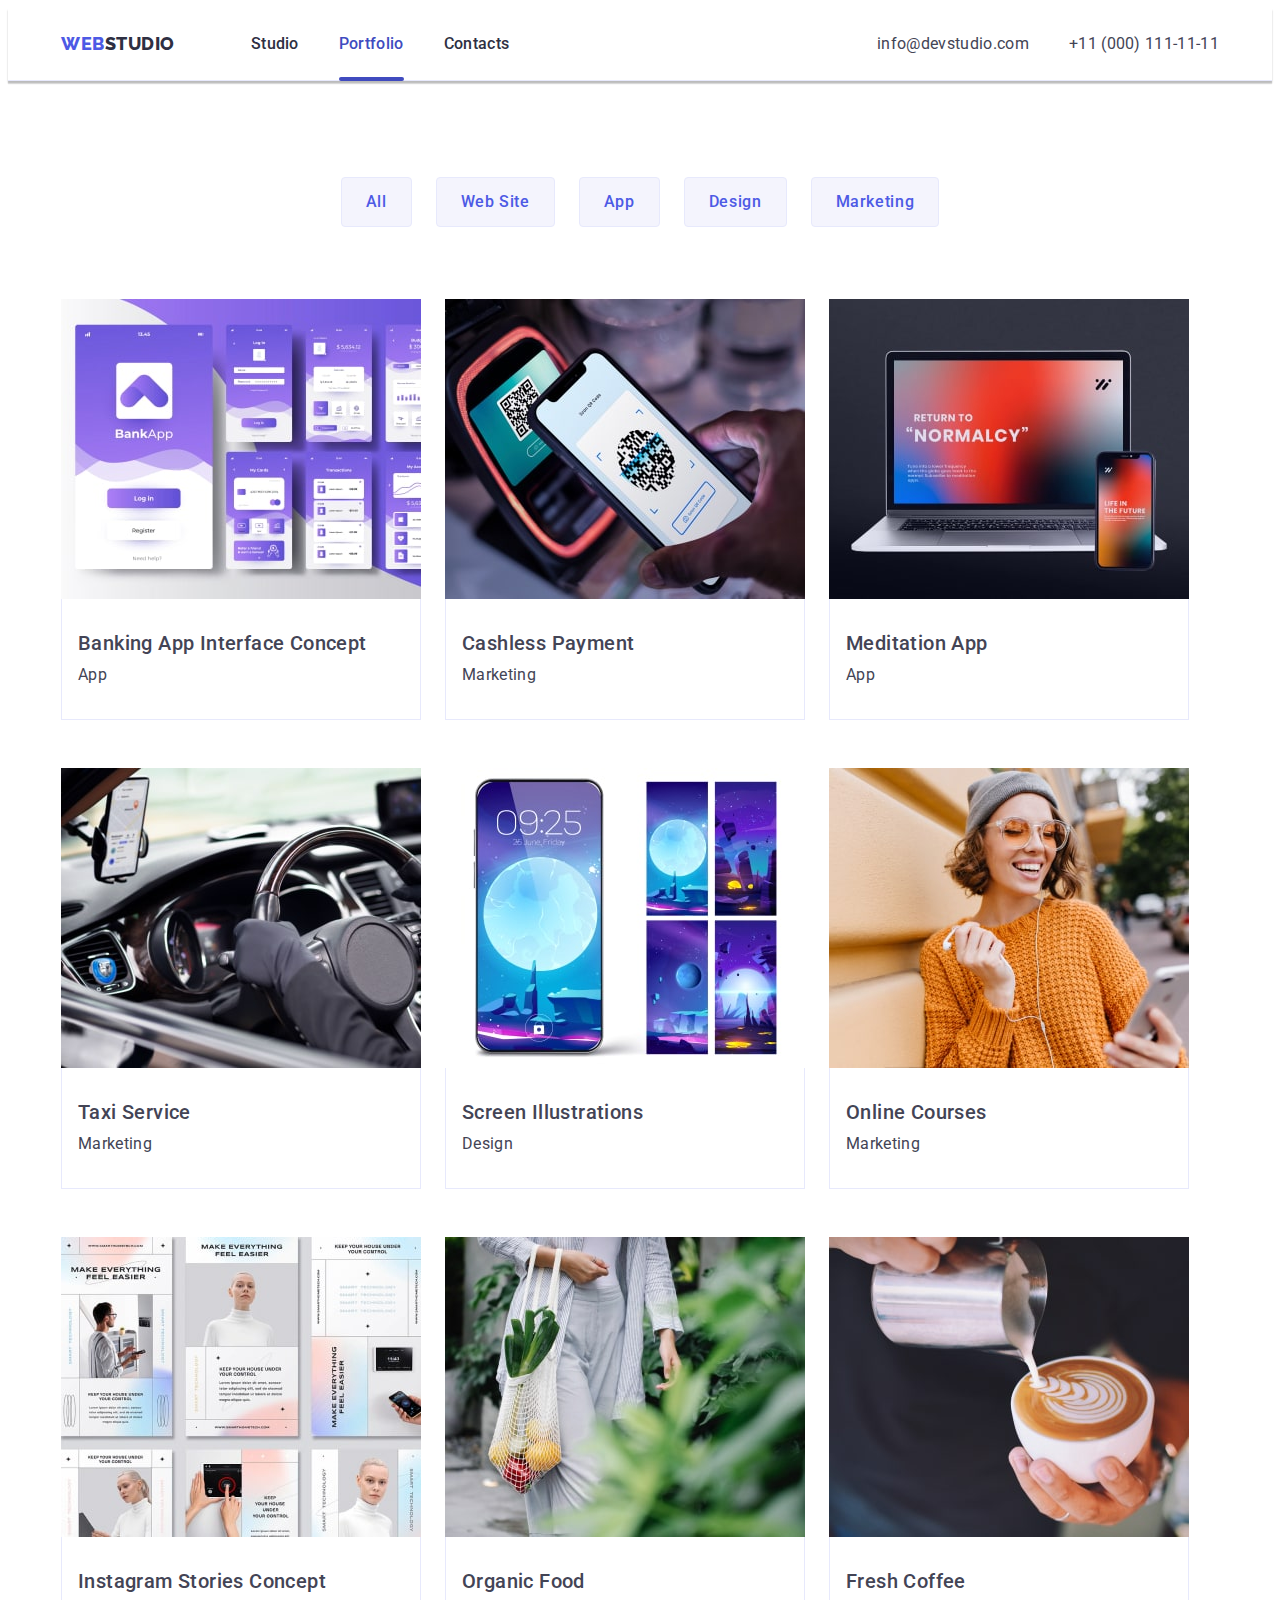
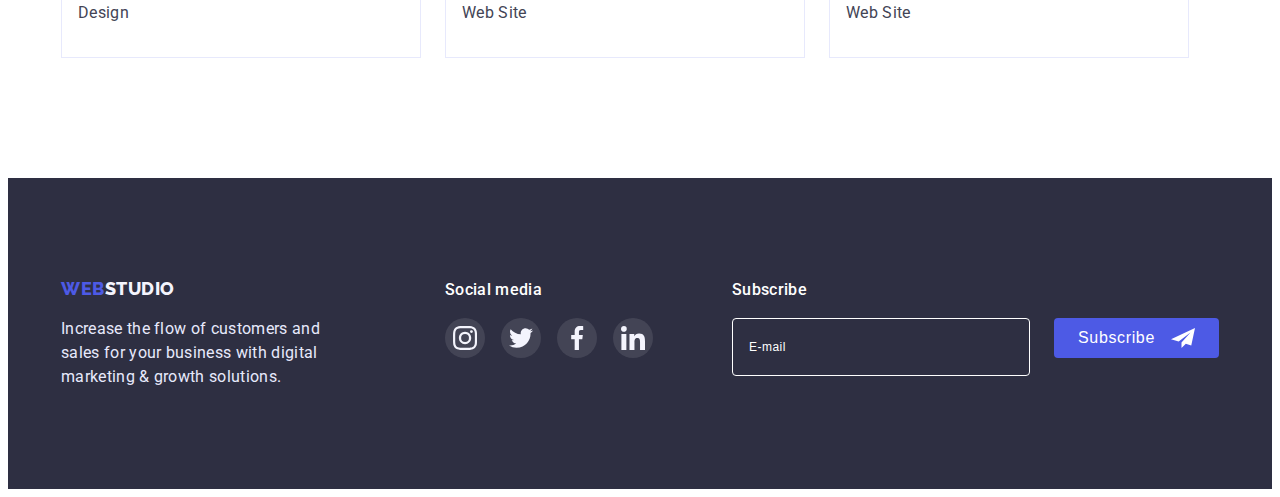
==== portfolio.html @ 4d22036c "Initial commit" ====
<!DOCTYPE html>
<html lang="en">
  <head>
    <meta charset="UTF-8" />
    <meta http-equiv="X-UA-Compatible" content="IE=edge" />
    <meta name="viewport" content="width=device-width, initial-scale=1.0" />
    <title>Portfolio</title>
    <link rel="preconnect" href="https://fonts.googleapis.com" />
    <link rel="preconnect" href="https://fonts.gstatic.com" crossorigin />
    <link
      href="https://fonts.googleapis.com/css2?family=Raleway:wght@900&family=Roboto:wght@400;500;700&display=swap"
      rel="stylesheet"
    />
    <link
      rel="stylesheet"
      href="https://cdnjs.cloudflare.com/ajax/libs/modern-normalize/1.1.0/modern-normalize.min.css"
      integrity="sha512-wpPYUAdjBVSE4KJnH1VR1HeZfpl1ub8YT/NKx4PuQ5NmX2tKuGu6U/JRp5y+Y8XG2tV+wKQpNHVUX03MfMFn9Q=="
      crossorigin="anonymous"
      referrerpolicy="no-referrer"
    />
    <link rel="stylesheet" href="./css/styles.css" />
  </head>

  <body>
    <header>
      <div class="nav-container container">
        <nav class="nav">
          <a class="logo link" href="./index.html"
            >Web<span class="logo-studio">Studio</span></a
          >
          <ul class="nav-list list">
            <li class="nav-item item">
              <a class="nav-link link" href="./index.html">Studio</a>
            </li>
            <li class="nav-item item">
              <a class="nav-link active-nav-link link" href="./portfolio.html"
                >Portfolio</a
              >
            </li>
            <li class="nav-item item">
              <a class="nav-link link" href="">Contacts</a>
            </li>
          </ul>
        </nav>
        <address class="address">
          <ul class="address-list list">
            <li class="address-item item">
              <a class="address-link link" href="mailto:info@devstudio.com"
                >info@devstudio.com</a
              >
            </li>
            <li class="address-item item">
              <a class="address-link link" href="tel:+110001111111"
                >+11 (000) 111-11-11</a
              >
            </li>
          </ul>
        </address>
      </div>
    </header>
    <main class="portfolio">
      <section class="portfolio section">
        <div class="portfolio-container container">
          <h1 class="portfolio-heading visually-hidden">Portfolio</h1>
          <ul class="portfolio-filter-list list">
            <li class="filter-item item">
              <button class="filter-btn btn" type="button">All</button>
            </li>
            <li class="filter-item item">
              <button class="filter-btn btn" type="button">Web Site</button>
            </li>
            <li class="filter-item item">
              <button class="filter-btn btn" type="button">App</button>
            </li>
            <li class="filter-item item">
              <button class="filter-btn btn" type="button">Design</button>
            </li>
            <li class="filter-item item">
              <button class="filter-btn btn" type="button">Marketing</button>
            </li>
          </ul>
          <ul class="portfolio-list list">
            <li class="portfolio-item">
              <a class="portfolio-link link" href="">
                <div class="img-thumb">
                  <img src="./images/portfolio1.jpg" alt="image of portfolio" />
                  <p class="portfolio-img-desc">
                    14 Stylish and User-Friendly App Design Concepts · Task
                    Manager App · Calorie Tracker App · Exotic Fruit Ecommerce
                    App · Cloud Storage App
                  </p>
                </div>
                <div class="portfolio-item-container">
                  <h2 class="portfolio-name">Banking App Interface Concept</h2>
                  <p class="portfolio-description">App</p>
                </div>
              </a>
            </li>
            <li class="portfolio-item">
              <a class="portfolio-link link" href="">
                <div class="img-thumb">
                  <img
                    src="./images/portfolio2.jpg"
                    alt="image of portfolio"
                    width="360"
                  />
                  <p class="portfolio-img-desc">
                    14 Stylish and User-Friendly App Design Concepts · Task
                    Manager App · Calorie Tracker App · Exotic Fruit Ecommerce
                    App · Cloud Storage App
                  </p>
                </div>
                <div class="portfolio-item-container">
                  <h2 class="portfolio-name">Cashless Payment</h2>
                  <p class="portfolio-description">Marketing</p>
                </div>
              </a>
            </li>
            <li class="portfolio-item">
              <a class="portfolio-link link" href="">
                <div class="img-thumb">
                  <img
                    src="./images/portfolio3.jpg"
                    alt="image of portfolio"
                    width="360"
                  />
                  <p class="portfolio-img-desc">
                    14 Stylish and User-Friendly App Design Concepts · Task
                    Manager App · Calorie Tracker App · Exotic Fruit Ecommerce
                    App · Cloud Storage App
                  </p>
                </div>
                <div class="portfolio-item-container">
                  <h2 class="portfolio-name">Meditation App</h2>
                  <p class="portfolio-description">App</p>
                </div>
              </a>
            </li>
            <li class="portfolio-item">
              <a class="portfolio-link link" href="">
                <div class="img-thumb">
                  <img
                    src="./images/portfolio4.jpg"
                    alt="image of portfolio"
                    width="360"
                  />
                  <p class="portfolio-img-desc">
                    14 Stylish and User-Friendly App Design Concepts · Task
                    Manager App · Calorie Tracker App · Exotic Fruit Ecommerce
                    App · Cloud Storage App
                  </p>
                </div>
                <div class="portfolio-item-container">
                  <h2 class="portfolio-name">Taxi Service</h2>
                  <p class="portfolio-description">Marketing</p>
                </div>
              </a>
            </li>
            <li class="portfolio-item">
              <a class="portfolio-link link" href="">
                <div class="img-thumb">
                  <img
                    src="./images/portfolio9.jpg"
                    alt="image of portfolio"
                    width="360"
                  />
                  <p class="portfolio-img-desc">
                    14 Stylish and User-Friendly App Design Concepts · Task
                    Manager App · Calorie Tracker App · Exotic Fruit Ecommerce
                    App · Cloud Storage App
                  </p>
                </div>
                <div class="portfolio-item-container">
                  <h2 class="portfolio-name">Screen Illustrations</h2>
                  <p class="portfolio-description">Design</p>
                </div>
              </a>
            </li>
            <li class="portfolio-item">
              <a class="portfolio-link link" href="">
                <div class="img-thumb">
                  <img
                    src="./images/portfolio5.jpg"
                    alt="image of portfolio"
                    width="360"
                  />
                  <p class="portfolio-img-desc">
                    14 Stylish and User-Friendly App Design Concepts · Task
                    Manager App · Calorie Tracker App · Exotic Fruit Ecommerce
                    App · Cloud Storage App
                  </p>
                </div>
                <div class="portfolio-item-container">
                  <h2 class="portfolio-name">Online Courses</h2>
                  <p class="portfolio-description">Marketing</p>
                </div>
              </a>
            </li>
            <li class="portfolio-item">
              <a class="portfolio-link link" href="">
                <div class="img-thumb">
                  <img
                    src="./images/portfolio6.jpg"
                    alt="image of portfolio"
                    width="360"
                  />
                  <p class="portfolio-img-desc">
                    14 Stylish and User-Friendly App Design Concepts · Task
                    Manager App · Calorie Tracker App · Exotic Fruit Ecommerce
                    App · Cloud Storage App
                  </p>
                </div>
                <div class="portfolio-item-container">
                  <h2 class="portfolio-name">Instagram Stories Concept</h2>
                  <p class="portfolio-description">Design</p>
                </div>
              </a>
            </li>
            <li class="portfolio-item">
              <a class="portfolio-link link" href="">
                <div class="img-thumb">
                  <img
                    src="./images/portfolio7.jpg"
                    alt="image of portfolio"
                    width="360"
                  />
                  <p class="portfolio-img-desc">
                    14 Stylish and User-Friendly App Design Concepts · Task
                    Manager App · Calorie Tracker App · Exotic Fruit Ecommerce
                    App · Cloud Storage App
                  </p>
                </div>
                <div class="portfolio-item-container">
                  <h2 class="portfolio-name">Organic Food</h2>
                  <p class="portfolio-description">Web Site</p>
                </div>
              </a>
            </li>
            <li class="portfolio-item">
              <a class="portfolio-link link" href="">
                <div class="img-thumb">
                  <img
                    src="./images/portfolio8.jpg"
                    alt="image of portfolio"
                    width="360"
                  />
                  <p class="portfolio-img-desc">
                    14 Stylish and User-Friendly App Design Concepts · Task
                    Manager App · Calorie Tracker App · Exotic Fruit Ecommerce
                    App · Cloud Storage App
                  </p>
                </div>
                <div class="portfolio-item-container">
                  <h2 class="portfolio-name">Fresh Coffee</h2>
                  <p class="portfolio-description">Web Site</p>
                </div>
              </a>
            </li>
          </ul>
        </div>
      </section>
    </main>
    <footer class="footer section">
      <div class="footer-container container">
        <div class="footer-desc">
          <a class="logo link" href="./index.html"
            >Web<span class="logo-studio-bottom">Studio</span></a
          >
          <p class="footer-descripton">
            Increase the flow of customers and sales for your business with
            digital marketing & growth solutions.
          </p>
        </div>
        <div class="socialmedia-container">
          <p class="socialmedia-heading">Social media</p>
          <ul class="socialmedia-list list">
            <li class="socialmedia-icon-item item">
              <a href="" class="socialmedia-icon-link">
                <svg class="socialmedia-icon">
                  <use
                    href="./images/icons.svg#instagram"
                    width="24"
                    heigt="24"
                  ></use>
                </svg>
              </a>
            </li>
            <li class="socialmedia-icon-item item">
              <a href="" class="socialmedia-icon-link">
                <svg class="socialmedia-icon">
                  <use
                    href="./images/icons.svg#twitter"
                    width="24"
                    heigt="24"
                  ></use>
                </svg>
              </a>
            </li>
            <li class="socialmedia-icon-item item">
              <a href="" class="socialmedia-icon-link">
                <svg class="socialmedia-icon">
                  <use
                    href="./images/icons.svg#facebook"
                    width="24"
                    heigt="24"
                  ></use>
                </svg>
              </a>
            </li>
            <li class="socialmedia-icon-item item">
              <a href="" class="socialmedia-icon-link">
                <svg class="socialmedia-icon">
                  <use
                    href="./images/icons.svg#linkedin"
                    width="24"
                    heigt="24"
                  ></use>
                </svg>
              </a>
            </li>
          </ul>
        </div>
        <div class="subscribe-container">
          <p class="subscribe-heading">Subscribe</p>
          <form class="subscribe-form">
            <label for="email">
              <input
                class="subscribe-input"
                type="email"
                id="email"
                name="email"
                placeholder="E-mail"
              />
            </label>
            <button type="submit" class="subscribe-btn btn">
              Subscribe
              <svg width="24" height="24">
                <use href="./images/icons.svg#subscribe"></use>
              </svg>
            </button>
          </form>
        </div>
      </div>
    </footer>
    <div class="backdrop is-hidden" data-modal>
      <div class="modal">
        <button type="button" class="modal-close-btn btn" data-modal-close>
          <svg class="close-icon">
            <use href="./images/icons.svg#close"></use>
          </svg>
        </button>
      </div>
    </div>
    <script src="./js/modal.js"></script>
  </body>
</html>
---- css/styles.css ----
:root {
  --text-color: #434455;
  --heading-color: #2e2f42;
  --primary-brand-color: #4d5ae5;
  --bgcolor: #f4f4fd;
  --white-color: #ffffff;
  --prassed-state-color: #404bbf;
  --accent-color: #e7e9fc;
  --label-color: #8e8f99;
}

h1,
h2,
h3,
p,
li {
  margin: 0;
}

ul {
  margin: 0;
  padding: 0;
}

.visually-hidden {
  position: absolute;
  width: 1px;
  height: 1px;
  margin: -1px;
  border: 0;
  padding: 0;
  white-space: nowrap;
  clip-path: inset(100%);
  clip: rect(0 0 0 0);
  overflow: hidden;
}

body {
  font-family: 'Roboto', sans-serif;
  font-style: normal;
  font-weight: 400;
  font-size: 16px;
  line-height: 1.5;
  letter-spacing: 0.02em;
  color: var(--text-color);
}

.container {
  width: 1158px;
  padding-left: 15px;
  padding-right: 15px;
  margin-left: auto;
  margin-right: auto;
}

.title {
  font-weight: 700;
  font-size: 36px;
  line-height: 1.11;
  letter-spacing: 0.02em;
  text-transform: capitalize;
  color: var(--heading-color);
  text-align: center;
  margin-bottom: 72px;
}

.list {
  list-style: none;
}

.link {
  text-decoration: none;
}

.btn {
  cursor: pointer;
  border: none;
}

.logo {
  font-family: 'Raleway', sans-serif;
  font-style: normal;
  font-weight: 800;
  font-size: 18px;
  line-height: 1.17;
  letter-spacing: 0.03em;
  text-transform: uppercase;
  color: var(--primary-brand-color);
  text-decoration: none;
}

.logo-studio {
  color: var(--heading-color);
}

/* -------------------HEADER */
header {
  border-bottom: 1px solid var(--accent-color);
  box-shadow: 0px 3px 1px rgba(0, 0, 0, 0.1), 0px 2px 1px rgba(0, 0, 0, 0.08),
    0px 2px 2px rgba(0, 0, 0, 0.12);
}

.nav-container {
  display: flex;
  align-items: center;
  padding-top: 24px;
  padding-bottom: 24px;
  position: relative;
}

.nav {
  display: flex;
  align-items: center;
}

.nav-list {
  display: flex;
  gap: 40px;
}

.logo {
  margin-right: 76px;
}

.nav-link {
  color: var(--heading-color);
  font-weight: 500;
  display: block;
  position: relative;
  transition: color 250ms cubic-bezier(0.4, 0, 0.2, 1);
}

.nav-link:hover,
.nav-link:focus {
  color: var(--prassed-state-color);
}

.active-nav-link {
  color: var(--prassed-state-color);
}

.active-nav-link::after {
  content: '';
  display: block;
  width: 100%;
  height: 4px;
  border-radius: 2px;
  background-color: var(--prassed-state-color);
  position: absolute;
  bottom: -25px;
}

.address {
  font-style: normal;
  margin-left: auto;
}

.address-list {
  display: flex;
  align-items: center;
  gap: 40px;
}

.address-link {
  font-weight: 400;
  font-size: 16px;
  line-height: 1.5;
  letter-spacing: 0.02em;
  color: var(--text-color);
  transition: color 250ms cubic-bezier(0.4, 0, 0.2, 1);
}

.address-link:hover,
.address-link:focus {
  color: var(--prassed-state-color);
}

/* ------------------- HERO */

.hero {
  background-color: var(--heading-color);
}

.hero.section {
  padding-top: 188px;
  padding-bottom: 188px;
  background-image: linear-gradient(
      rgba(46, 47, 66, 0.7),
      rgba(46, 47, 66, 0.7)
    ),
    url(../images/bgimage.jpg);
  background-repeat: no-repeat;
  background-position: center;
  width: 1440px;
  background-size: cover;
  margin-left: auto;
  margin-right: auto;
}

.hero-container {
  text-align: center;
}

.hero-heading {
  font-weight: 700;
  font-size: 56px;
  line-height: 1.07;
  letter-spacing: 0.02em;
  color: var(--white-color);
  margin-bottom: 48px;
  width: 496px;
  margin-right: auto;
  margin-left: auto;
}

.hero-btn {
  font-family: inherit;
  font-weight: 500;
  font-size: 16px;
  line-height: 1.5;
  letter-spacing: 0.04em;
  color: var(--white-color);
  background-color: var(--primary-brand-color);
  min-width: 169px;
  height: 56px;
  padding: 16px 32px;
  box-shadow: 0px 4px 4px rgba(0, 0, 0, 0.15);
  border-radius: 4px;
  text-align: center;
  transition: background-color 250ms cubic-bezier(0.4, 0, 0.2, 1);
}

.hero-btn:hover,
.hero-btn:focus {
  background-color: var(--prassed-state-color);
}

/* ------------------- Features */

.features.section {
  padding-top: 120px;
  padding-bottom: 120px;
}

.features-list {
  display: flex;
  gap: 24px;
}

.features-item {
  width: calc(100% - 24px / 4);
}

.features-icon-container {
  display: flex;
  justify-content: center;
  align-items: center;
  height: 112px;
  background: var(--bgcolor);
  border-radius: 4px;
  margin-bottom: 8px;
}

.features-name {
  font-weight: 500;
  font-size: 20px;
  line-height: 1.2;
  letter-spacing: 0.02em;
  color: var(--heading-color);
  margin-bottom: 8px;
}

/* ------------------- WHATWEDO */

.whatwedo.section {
  padding-bottom: 120px;
}

.whatwedo-list {
  display: flex;
  gap: 24px;
}

.whatwedo-item {
  width: 360px;
}

/* ------------------- TEAM */

.team.section {
  padding-top: 120px;
  padding-bottom: 120px;
}

.team {
  background: var(--bgcolor);
}

.team-list {
  display: flex;
  gap: 24px;
}

.team-item {
  width: calc(100% - 24px) / 4;
  background: var(--white-color);
  box-shadow: 0px 1px 6px rgba(46, 47, 66, 0.08),
    0px 1px 1px rgba(46, 47, 66, 0.16), 0px 2px 1px rgba(46, 47, 66, 0.08);
  border-radius: 0px 0px 4px 4px;
}

.team-item > img {
  display: block;
}

.team-item-container {
  padding: 32px 16px;
}

.team-icon-list {
  display: flex;
  gap: 24px;
}

.team-icon-link {
  display: flex;
  justify-content: center;
  align-items: center;
  border-radius: 50%;
  background-color: var(--primary-brand-color);
  width: 40px;
  height: 40px;
  transition: background-color 250ms cubic-bezier(0.4, 0, 0.2, 1);
}

.team-icon-link:hover,
.team-icon-link:focus {
  background-color: var(--prassed-state-color);
}

.team-icon {
  display: block;
}

.team-name {
  font-weight: 500;
  font-size: 20px;
  line-height: 1.2;
  letter-spacing: 0.02em;
  color: var(--heading-color);
  text-align: center;
  margin-bottom: 8px;
}

.team-item-container > p {
  text-align: center;
  margin-bottom: 8px;
}

/* ------------------- CUSTOMERS */
.customers.section {
  padding-top: 120px;
  padding-bottom: 120px;
}

.customers-icon-list {
  display: flex;
  gap: 24px;
  width: 1138px;
  margin-left: auto;
  margin-right: auto;
}

.customers-icon-item {
  width: calc(1138px - 24px / 6);
}

.customers-icon-link {
  display: flex;
  justify-content: center;
  align-items: center;
  height: 88px;
  border: 1px solid #8e8f99;
  border-radius: 4px;
  color: #8e8f99;
}

.customers-icon {
  fill: currentColor;
  transition: border-color 250ms cubic-bezier(0.4, 0, 0.2, 1),
    color 250ms cubic-bezier(0.4, 0, 0.2, 1),
    fill 250ms cubic-bezier(0.4, 0, 0.2, 1);
}

.customers-icon-link:hover,
.customers-icon-link:focus {
  border-color: var(--prassed-state-color);
  color: var(--prassed-state-color);
}

/* ------------------- PORTFOLIO */
.portfolio.section {
  padding-top: 96px;
  padding-bottom: 120px;
}

.portfolio-heading {
  font-weight: 700;
  font-size: 36px;
  line-height: 1.11;
  letter-spacing: 0.02em;
  text-transform: capitalize;
  color: var(--heading-color);
}

.portfolio-filter-list {
  display: flex;
  justify-content: center;
  margin-bottom: 72px;
  gap: 24px;
}

.portfolio-list {
  display: flex;
  flex-wrap: wrap;
  row-gap: 48px;
  column-gap: 24px;
}

.portfolio-item {
  width: 360px;
}

.img-thumb {
  position: relative;
  overflow: hidden;
}

.portfolio-item img {
  display: block;
}

.portfolio-img-desc {
  font-weight: 400;
  font-size: 16px;
  line-height: 1.5;
  letter-spacing: 0.02em;
  color: #f4f4fd;
  background: var(--primary-brand-color);
  padding: 40px 32px;
  height: 100%;
  width: 100%;
  position: absolute;
  top: 0;
  left: 0;
  transform: translateY(100%);
  transition: transform 250ms cubic-bezier(0.4, 0, 0.2, 1);
}

.portfolio-link:hover .portfolio-img-desc {
  transform: translateY(0);
}

.portfolio-item-container {
  padding-top: 32px;
  padding-bottom: 32px;
  padding-left: 16px;
  padding-right: 16px;
  border: 1px solid var(--accent-color);
  border-top: none;
}

.portfolio-link {
  display: block;
  transition: box-shadow 250ms cubic-bezier(0.4, 0, 0.2, 1);
}

.portfolio-link:hover,
.portfolio-link:focus {
  box-shadow: 0px 1px 6px rgba(46, 47, 66, 0.08),
    0px 1px 1px rgba(46, 47, 66, 0.16), 0px 2px 1px rgba(46, 47, 66, 0.08);
}

.portfolio-item-container h2 {
  margin-bottom: 8px;
}

.filter-btn {
  font-family: 'Roboto', sans-serif;
  font-weight: 500;
  font-size: 16px;
  line-height: 1.5;
  letter-spacing: 0.04em;
  color: var(--primary-brand-color);
  background-color: var(--bgcolor);
  text-transform: capitalize;
  border: 1px solid var(--accent-color);
  border-radius: 4px;
  padding: 12px 24px;
  transition: background-color 250ms cubic-bezier(0.4, 0, 0.2, 1),
    color 250ms cubic-bezier(0.4, 0, 0.2, 1),
    border 250ms cubic-bezier(0.4, 0, 0.2, 1),
    box-shadow 250ms cubic-bezier(0.4, 0, 0.2, 1);
}

.filter-btn:hover,
.filter-btn:focus {
  color: var(--white-color);
  background-color: var(--prassed-state-color);
  border: 1px solid transparent;
  box-shadow: 0px 3px 1px rgba(0, 0, 0, 0.1), 0px 2px 1px rgba(0, 0, 0, 0.08),
    0px 2px 2px rgba(0, 0, 0, 0.12);
}

.portfolio-name {
  font-weight: 500;
  font-size: 20px;
  line-height: 1.2;
  letter-spacing: 0.02em;
  color: var(--text-color);
}

.portfolio-description {
  color: var(--text-color);
}

/* ------------------- FOOTER */
.footer-container {
  display: flex;
}

.socialmedia-heading {
  font-weight: 500;
  font-size: 16px;
  line-height: 1.5;
  letter-spacing: 0.02em;
  color: var(--white-color);
  margin-bottom: 16px;
}

.footer.section {
  padding-top: 100px;
  padding-bottom: 100px;
}

.footer-desc {
  max-width: 264px;
  margin-right: 120px;
}

.footer-desc > .logo {
  display: block;
  margin-bottom: 18px;
}

.footer {
  background-color: var(--heading-color);
}

.logo-studio-bottom {
  color: var(--bgcolor);
}

.footer-descripton {
  color: var(--accent-color);
}

.socialmedia-container {
}

.socialmedia-list {
  display: flex;
  gap: 16px;
}

.socialmedia-icon-link {
  display: flex;
  width: 40px;
  height: 40px;
  border-radius: 50%;
  background-color: rgba(255, 255, 255, 0.1);
  justify-content: center;
  align-items: center;
  transition: background-color 250ms cubic-bezier(0.4, 0, 0.2, 1);
}

.socialmedia-icon-link:hover,
.socialmedia-icon-link:focus {
  background-color: #31d0aa;
}

.socialmedia-icon {
  display: block;
  width: 24px;
  height: 24px;
}

.subscribe-container {
 margin-left: auto;
}

.subscribe-form {
  display: flex;
}

.subscribe-input {
  width: 264px;
  height: 40px;
  background-color: transparent;
  border: 1px solid #ffffff;
  border-radius: 4px;
  padding: 8px 16px;
  margin-right: 24px;
  font-weight: 400;
  font-size: 12px;
  line-height: 2;
  letter-spacing: 0.04em;
  color: var(--white-color);
}

.subscribe-input::placeholder,
.subscribe-input:focus {
  font-weight: 400;
  font-size: 12px;
  line-height: 2;
  letter-spacing: 0.04em;
  color: var(--white-color);
}

.subscribe-btn {
  display: flex;
  justify-content: center;
  align-items: center;
  gap: 16px;
  background-color: var(--primary-brand-color);
  border-radius: 4px;
  width: 165px;
  height: 40px;
  fill: var(--white-color);
  font-weight: 500;
  font-size: 16px;
  line-height: 1.5;
  letter-spacing: 0.04em;
  color: var(--white-color);
  transition: background-color 250ms cubic-bezier(0.4, 0, 0.2, 1);
}

.subscribe-btn:focus,
.subscribe-btn:hover {
  background-color: var(--prassed-state-color);
}

.subscribe-heading {
  font-weight: 500;
  font-size: 16px;
  line-height: 1.5;
  letter-spacing: 0.02em;
  color: var(--white-color);
  margin-bottom: 16px;
}

/* ----------------------MODAL */
.backdrop {
  position: fixed;
  top: 0;
  left: 0;
  opacity: 1;
  width: 100%;
  height: 100%;
  background-color: rgba(46, 47, 66, 0.4);
  transition: opacity 250ms cubic-bezier(0.4, 0, 0.2, 1),
    visibility 250ms cubic-bezier(0.4, 0, 0.2, 1);
}

.modal {
  position: absolute;
  top: 50%;
  left: 50%;
  transform: translate(-50%, -50%) scale(1);
  width: 408px;
  background: #fcfcfc;
  box-shadow: 0px 1px 1px rgba(0, 0, 0, 0.14), 0px 1px 3px rgba(0, 0, 0, 0.12),
    0px 2px 1px rgba(0, 0, 0, 0.2);
  border-radius: 4px;
  transition: transform 250ms cubic-bezier(0.4, 0, 0.2, 1);
  padding: 72px 24px 24px;
  background-color: var(--white-color);
}

.backdrop.is-hidden .modal {
  transform: translate(-50%, -50%) scale(0);
}

.modal-close-btn {
  display: flex;
  align-items: center;
  justify-content: center;
  border-radius: 50%;
  width: 24px;
  height: 24px;
  position: absolute;
  right: 24px;
  top: 24px;
  background-color: var(--accent-color);
  border: 1px solid rgba(0, 0, 0, 0.1);
  transition: background-color 250ms cubic-bezier(0.4, 0, 0.2, 1),
    border 250ms cubic-bezier(0.4, 0, 0.2, 1),
    fill 250ms cubic-bezier(0.4, 0, 0.2, 1);
}

.close-icon {
  width: 8px;
  height: 8px;
}

.modal-close-btn:hover,
.modal-close-btn:focus {
  fill: var(--white-color);
  background-color: var(--prassed-state-color);
  border: 1px solid transparent;
}

.is-hidden {
  opacity: 0;
  visibility: hidden;
  pointer-events: none;
}

.modal-container {
  top: 72px;
  left: 24px;
}

.modal-heading {
  font-weight: 500;
  font-size: 16px;
  line-height: 1.5;
  text-align: center;
  letter-spacing: 0.02em;
  color: var(--heading-color);
  margin-bottom: 16px;
}

.modal-form {
  display: flex;
  flex-direction: column;
}

.modal-container input {
  border: 1px solid rgba(33, 33, 33, 0.2);
  border-radius: 4px;
  width: 100%;
  height: 40px;
  padding-left: 38px;
  transition: border-color 250ms cubic-bezier(0.4, 0, 0.2, 1);
}

.modal-container input:focus {
  border-color: var(--primary-brand-color);
  outline: none;
}

.label-icon {
  transition: fill 250ms cubic-bezier(0.4, 0, 0.2, 1);
}

.input-container input:focus + .label-icon {
  fill: var(--primary-brand-color);
}

.modal-container label {
  font-weight: 400;
  font-size: 12px;
  line-height: 1.17;
  letter-spacing: 0.01em;
  color: var(--label-color);
  margin-bottom: 8px;
  width: 100%;
  
}

label[for='comment'] {
  margin-bottom: 4px;
}

.input-container {
  position: relative;
  margin-top: 4px;
}

.label-icon {
  position: absolute;
  left: 16px;
  top: 50%;
  transform: translateY(-50%);
}

.textarea {
  width: 360px;
  height: 120px;
  resize: none;
  border: 1px solid rgba(33, 33, 33, 0.2);
  border-radius: 4px;
  padding: 8px 16px;
  font-size: 12px;
  line-height: 1.17;
  letter-spacing: 0.04em;
  margin-bottom: 16px;
  transition: border 250ms cubic-bezier(0.4, 0, 0.2, 1);
}

.textarea:focus {
  border: 1px solid var(--primary-brand-color);
  outline: none;
}

.textarea::placeholder {
  font-weight: 400;
  font-size: 12px;
  line-height: 1.17;
  letter-spacing: 0.04em;
  color: rgba(46, 47, 66, 0.4);
}

.send-btn {
  width: 169px;
  height: 56px;
  background-color: var(--primary-brand-color);
  box-shadow: 0px 4px 4px rgba(0, 0, 0, 0.15);
  border-radius: 4px;
  display: flex;
  justify-content: center;
  align-items: center;
  font-weight: 500;
  font-size: 16px;
  line-height: 1.5;
  letter-spacing: 0.04em;
  color: var(--white-color);
  transition: background-color 250ms cubic-bezier(0.4, 0, 0.2, 1);
  margin: 0 auto;
}

.send-btn:focus,
.send-btn:hover {
  background-color: var(--prassed-state-color);
}

.modal-container .check-text {
  display: flex;
  align-items: baseline;
  margin-bottom: 24px;
}

.check-text span {
  width: 16px;
  height: 16px;
  border: 1px solid #2e2f42;
  border-radius: 2px;
  margin-right: 8px;
  display: flex;
  align-items: center;
  justify-content: center;
  fill: transparent;
  transition: border 250ms cubic-bezier(0.4, 0, 0.2, 1),
    back-groundcolor 250ms cubic-bezier(0.4, 0, 0.2, 1),
    fill 250ms cubic-bezier(0.4, 0, 0.2, 1);
}

.checkbox:checked + .checkbox-span {
  background-color: var(--prassed-state-color);
  border: 1px solid var(--prassed-state-color);
  fill: var(--white-color);
}
.privacy-policy {
  color: var(--primary-brand-color)
}
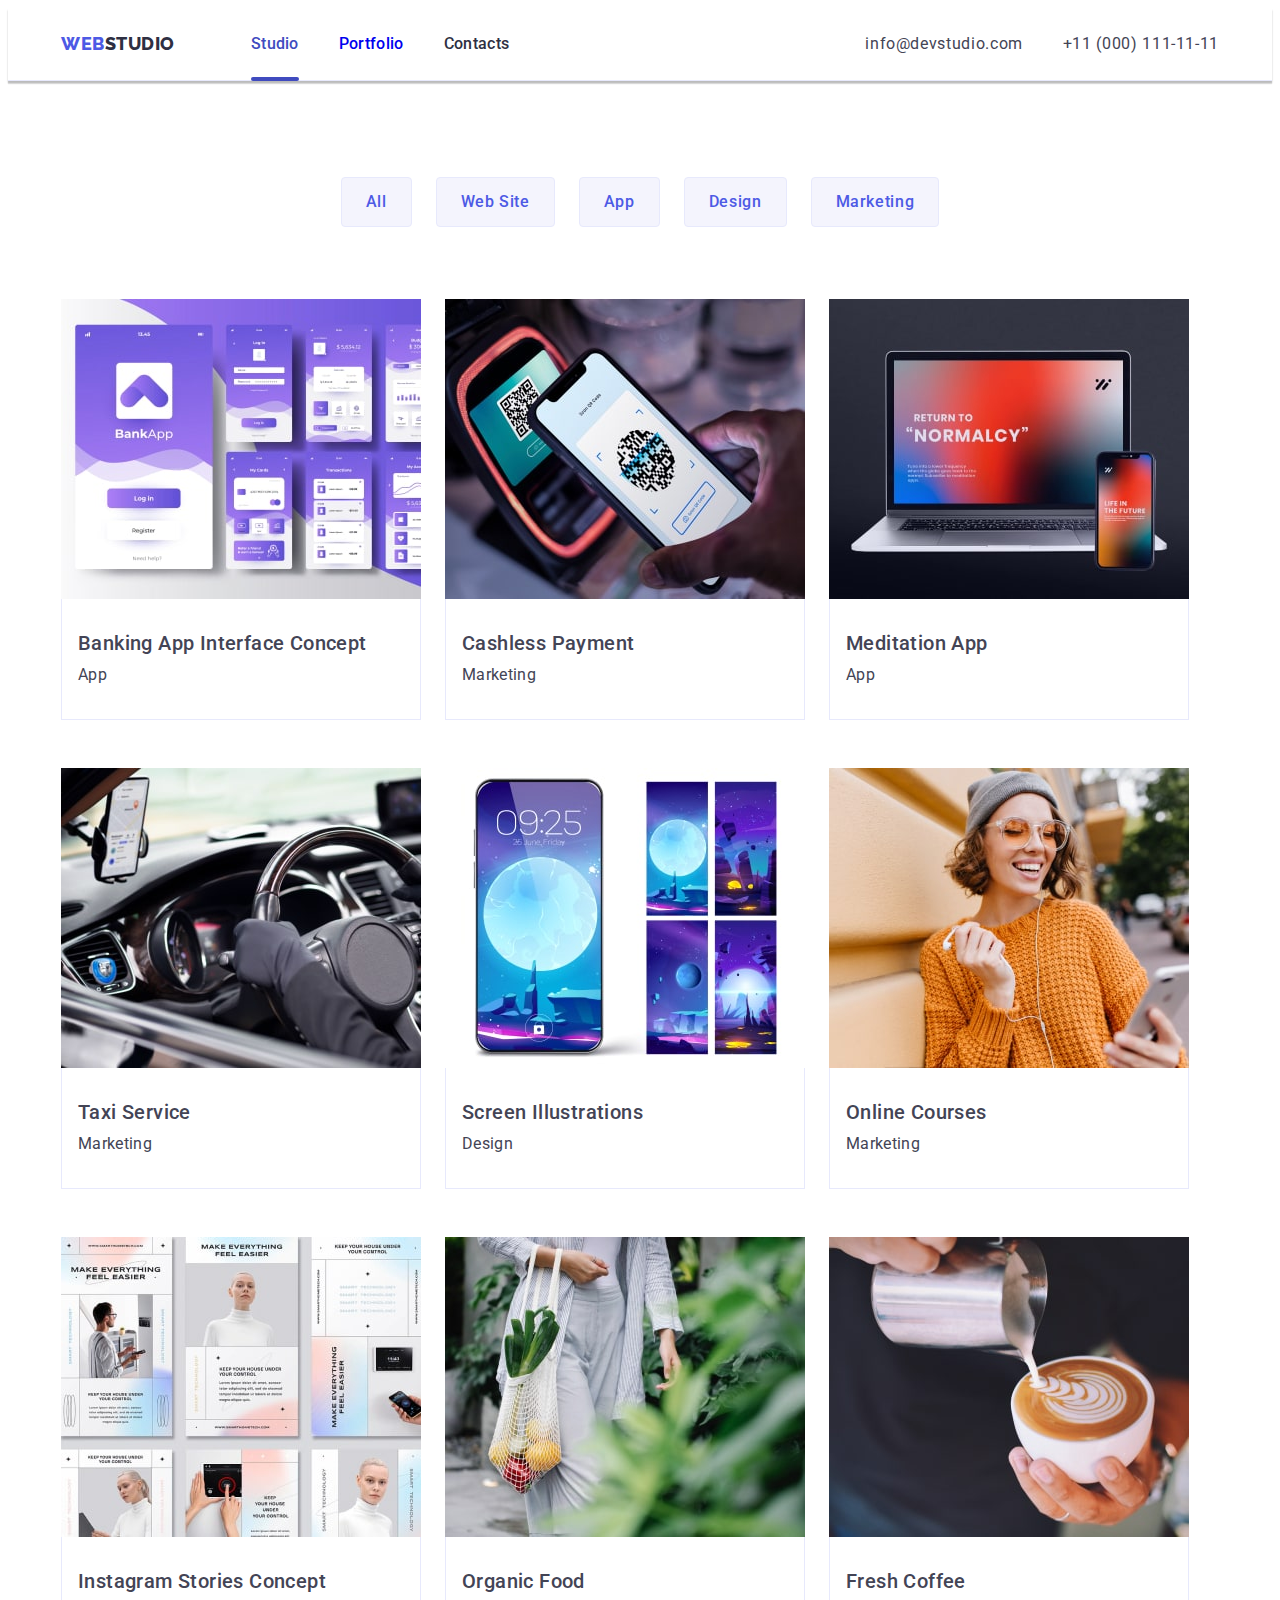
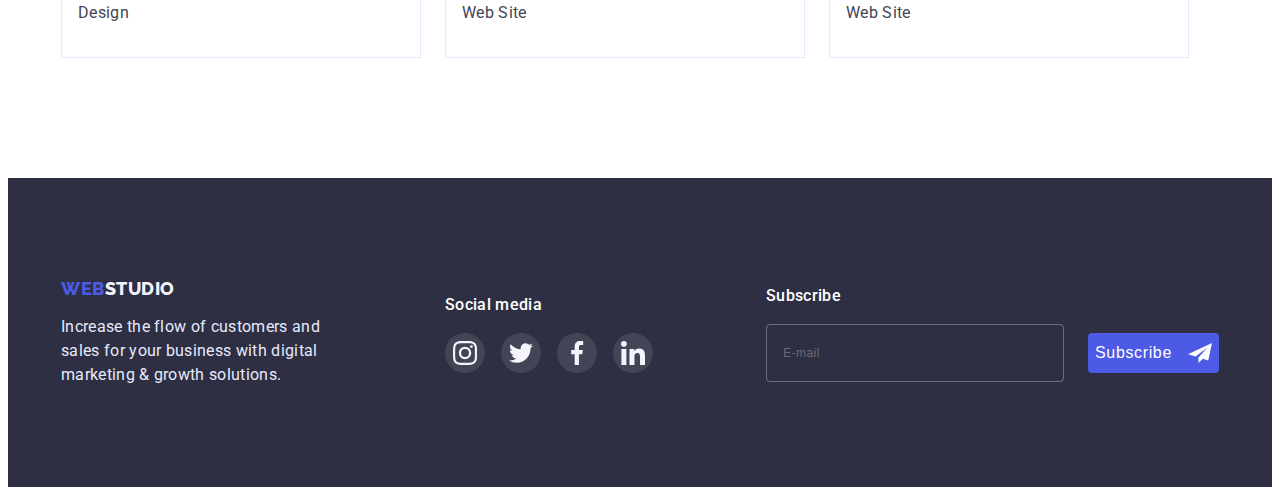
==== commit 23dcb154: "fix portfolio" ====
--- a/portfolio.html
+++ b/portfolio.html
@@ -18,44 +18,72 @@
       crossorigin="anonymous"
       referrerpolicy="no-referrer"
     />
-    <link rel="stylesheet" href="./css/styles.css" />
+    <link rel="stylesheet" href="./css/style.css" />
   </head>
 
   <body>
     <header>
       <div class="nav-container container">
-        <nav class="nav">
-          <a class="logo link" href="./index.html"
-            >Web<span class="logo-studio">Studio</span></a
-          >
-          <ul class="nav-list list">
-            <li class="nav-item item">
-              <a class="nav-link link" href="./index.html">Studio</a>
-            </li>
-            <li class="nav-item item">
-              <a class="nav-link active-nav-link link" href="./portfolio.html"
-                >Portfolio</a
-              >
-            </li>
-            <li class="nav-item item">
-              <a class="nav-link link" href="">Contacts</a>
-            </li>
-          </ul>
-        </nav>
-        <address class="address">
-          <ul class="address-list list">
-            <li class="address-item item">
-              <a class="address-link link" href="mailto:info@devstudio.com"
-                >info@devstudio.com</a
-              >
-            </li>
-            <li class="address-item item">
-              <a class="address-link link" href="tel:+110001111111"
-                >+11 (000) 111-11-11</a
-              >
-            </li>
-          </ul>
-        </address>
+        <a class="logo link" href="./index.html">Web<span class="logo-studio">Studio</span></a>
+        <button class="nav-menu-btn btn js-open-menu">
+          <svg class="hamburger-icon" width="32" height="22">
+            <use href="./images/icons.svg#hamburger"></use>
+          </svg>
+        </button>
+        <div class="nav-menu-container js-menu-container">
+          <button type="button" class="modal-close-btn btn js-close-menu">
+            <svg class="close-icon">
+              <use href="./images/icons.svg#close"></use>
+            </svg>
+          </button>
+          <nav class="nav">
+            <ul class="nav-list list">
+              <li class="nav-item item">
+                <a class="nav-link active-nav-link link" href="./index.html">Studio</a>
+              </li>
+              <li class="nav-item item">
+                <a class="nav-link link" href="./portfolio.html">Portfolio</a>
+              </li>
+              <li class="nav-item item">
+                <a class="nav-link link" href="">Contacts</a>
+              </li>
+            </ul>
+          </nav>
+          <address class="address">
+            <ul class="address-list list">
+              <li class="address-item item">
+                <a class="address-link link" href="mailto:info@devstudio.com">info@devstudio.com</a>
+              </li>
+              <li class="address-item telephone-item item">
+                <a class="address-link telephone link" href="tel:+110001111111">+11 (000) 111-11-11</a>
+              </li>
+            </ul>
+            <ul class="socialmedia-address-list list">
+              <li class="socialmedia-address-item">
+                <a href="" class="socialmedia-address-link">
+                  <svg class="socialmedia-address-ico" width="24" height="24">
+                    <use href="./images/icons.svg#instagram"></use>
+                  </svg>
+                </a>
+              </li>
+              <li class="socialmedia-address-item">
+                <a href="" class="socialmedia-address-link"><svg width="24" height="24">
+                    <use class="socialmedia-address-icon" href="./images/icons.svg#twitter"></use>
+                  </svg></a>
+              </li>
+              <li class="socialmedia-address-item">
+                <a href="" class="socialmedia-address-link"><svg width="24" height="24">
+                    <use class="socialmedia-address-icon" href="./images/icons.svg#facebook"></use>
+                  </svg></a>
+              </li>
+              <li class="socialmedia-address-item">
+                <a href="" class="socialmedia-address-link"><svg width="24" height="24">
+                    <use class="socialmedia-address-icon" href="./images/icons.svg#linkedin"></use>
+                  </svg></a>
+              </li>
+            </ul>
+          </address>
+        </div>
       </div>
     </header>
     <main class="portfolio">
@@ -263,9 +291,7 @@
     <footer class="footer section">
       <div class="footer-container container">
         <div class="footer-desc">
-          <a class="logo link" href="./index.html"
-            >Web<span class="logo-studio-bottom">Studio</span></a
-          >
+          <a class="logo link" href="./index.html">Web<span class="logo-studio-bottom">Studio</span></a>
           <p class="footer-descripton">
             Increase the flow of customers and sales for your business with
             digital marketing & growth solutions.
@@ -276,45 +302,29 @@
           <ul class="socialmedia-list list">
             <li class="socialmedia-icon-item item">
               <a href="" class="socialmedia-icon-link">
-                <svg class="socialmedia-icon">
-                  <use
-                    href="./images/icons.svg#instagram"
-                    width="24"
-                    heigt="24"
-                  ></use>
+                <svg class="socialmedia-icon" width="24" height="24">
+                  <use href="./images/icons.svg#instagram"></use>
                 </svg>
               </a>
             </li>
             <li class="socialmedia-icon-item item">
               <a href="" class="socialmedia-icon-link">
-                <svg class="socialmedia-icon">
-                  <use
-                    href="./images/icons.svg#twitter"
-                    width="24"
-                    heigt="24"
-                  ></use>
+                <svg class="socialmedia-icon" width="24" height="24">
+                  <use href="./images/icons.svg#twitter"></use>
                 </svg>
               </a>
             </li>
             <li class="socialmedia-icon-item item">
               <a href="" class="socialmedia-icon-link">
-                <svg class="socialmedia-icon">
-                  <use
-                    href="./images/icons.svg#facebook"
-                    width="24"
-                    heigt="24"
-                  ></use>
+                <svg class="socialmedia-icon" width="24" height="24">
+                  <use href="./images/icons.svg#facebook"></use>
                 </svg>
               </a>
             </li>
             <li class="socialmedia-icon-item item">
               <a href="" class="socialmedia-icon-link">
-                <svg class="socialmedia-icon">
-                  <use
-                    href="./images/icons.svg#linkedin"
-                    width="24"
-                    heigt="24"
-                  ></use>
+                <svg class="socialmedia-icon" width="24" height="24">
+                  <use href="./images/icons.svg#linkedin"></use>
                 </svg>
               </a>
             </li>
@@ -323,15 +333,9 @@
         <div class="subscribe-container">
           <p class="subscribe-heading">Subscribe</p>
           <form class="subscribe-form">
-            <label for="email">
-              <input
-                class="subscribe-input"
-                type="email"
-                id="email"
-                name="email"
-                placeholder="E-mail"
-              />
-            </label>
+            <label class="visually-hidden" for="email"> </label>
+            <input class="subscribe-input" type="email" id="email" name="email" placeholder="E-mail" />
+    
             <button type="submit" class="subscribe-btn btn">
               Subscribe
               <svg width="24" height="24">
--- a/css/style.css
+++ b/css/style.css
@@ -0,0 +1,1266 @@
+:root {
+  --text-color: #434455;
+  --heading-color: #2e2f42;
+  --primary-brand-color: #4d5ae5;
+  --bgcolor: #f4f4fd;
+  --white-color: #ffffff;
+  --prassed-state-color: #404bbf;
+  --accent-color: #e7e9fc;
+  --label-color: #8e8f99;
+}
+
+h1,
+h2,
+h3,
+p,
+li {
+  margin: 0;
+}
+
+ul {
+  margin: 0;
+  padding: 0;
+}
+
+.visually-hidden {
+  position: absolute;
+  width: 1px;
+  height: 1px;
+  margin: -1px;
+  border: 0;
+  padding: 0;
+  white-space: nowrap;
+  clip-path: inset(100%);
+  clip: rect(0 0 0 0);
+  overflow: hidden;
+}
+
+body {
+  font-family: 'Roboto', sans-serif;
+  font-style: normal;
+  font-weight: 400;
+  font-size: 16px;
+  line-height: 1.5;
+  letter-spacing: 0.02em;
+  color: var(--text-color);
+}
+
+.section {
+  padding-top: 96px;
+  padding-bottom: 96px;
+  margin-right: auto;
+  margin-left: auto;
+}
+
+.container {
+  max-width: 428px;
+  padding-left: 15px;
+  padding-right: 15px;
+  margin-left: auto;
+  margin-right: auto;
+}
+
+.list {
+  list-style: none;
+}
+
+.link {
+  text-decoration: none;
+}
+
+.btn {
+  cursor: pointer;
+  border: none;
+}
+
+.title {
+  font-weight: 700;
+  font-size: 36px;
+  line-height: 1.11;
+  letter-spacing: 0.02em;
+  text-transform: capitalize;
+  color: var(--heading-color);
+  text-align: center;
+  margin-bottom: 72px;
+}
+
+.logo {
+  font-family: 'Raleway', sans-serif;
+  font-style: normal;
+  font-weight: 800;
+  font-size: 18px;
+  line-height: 1.17;
+  letter-spacing: 0.03em;
+  text-transform: uppercase;
+  color: var(--primary-brand-color);
+  text-decoration: none;
+}
+
+.logo-studio {
+  color: var(--heading-color);
+}
+
+/* ----------------------HEADER */
+
+header {
+  border-bottom: 1px solid var(--accent-color);
+  box-shadow: 0px 3px 1px rgba(0, 0, 0, 0.1), 0px 2px 1px rgba(0, 0, 0, 0.08),
+    0px 2px 2px rgba(0, 0, 0, 0.12);
+}
+
+.nav-container {
+  display: flex;
+  align-items: center;
+  padding-top: 24px;
+  padding-bottom: 22px;
+}
+
+.nav-menu-btn {
+  background-color: transparent;
+  box-shadow: none;
+  margin-left: auto;
+}
+
+.hamburger-icon {
+  stroke: black;
+}
+
+.nav-menu-container {
+  position: fixed;
+  background-color: var(--white-color);
+  width: 100%;
+  height: 100%;
+  top: 0;
+  left: 0;
+  padding: 80px 35px 40px 40px;
+  flex-direction: column;
+  justify-content: space-between;
+  overflow-y: scroll;
+  display: none;
+}
+
+.nav-item {
+  margin-bottom: 40px;
+}
+
+.nav-link {
+  font-weight: 700;
+  font-size: 36px;
+  line-height: 1.11;
+  letter-spacing: 0.02em;
+  text-transform: capitalize;
+  transition: color 250ms cubic-bezier(0.4, 0, 0.2, 1);
+}
+
+.nav-link:visited {
+  color: var(--heading-color);
+}
+
+.nav-link:hover,
+.nav-link:focus {
+  color: var(--prassed-state-color);
+}
+
+.nav-link.active-nav-link {
+  color: var(--prassed-state-color);
+}
+
+.address-list {
+  display: flex;
+  flex-direction: column-reverse;
+  margin-bottom: 48px;
+  gap: 40px;
+}
+
+.address-link {
+  font-style: normal;
+  font-weight: 500;
+  font-size: 20px;
+  line-height: 1.2;
+  letter-spacing: 0.02em;
+  color: var(--text-color);
+}
+
+.address-link.telephone {
+  font-style: normal;
+  font-weight: 700;
+  font-size: 36px;
+  line-height: 1.11;
+  letter-spacing: 0.02em;
+  text-transform: capitalize;
+  color: var(--primary-brand-color);
+}
+
+.address-link:hover,
+.address-link:focus {
+  color: var(--prassed-state-color);
+}
+
+.socialmedia-address-list {
+  display: flex;
+  justify-content: space-between;
+  max-width: 328px;
+}
+
+.socialmedia-address-link {
+  display: flex;
+  align-items: center;
+  justify-content: center;
+  background-color: var(--prassed-state-color);
+  border-radius: 50%;
+  width: 40px;
+  height: 40px;
+}
+
+.is-open {
+  display: flex;
+}
+/* ------------------- HERO */
+
+.hero {
+  background-color: var(--heading-color);
+}
+
+.hero {
+  padding-top: 112px;
+  padding-bottom: 112px;
+  background-image: linear-gradient(
+      rgba(46, 47, 66, 0.7),
+      rgba(46, 47, 66, 0.7)
+    ),
+    url(../images/bgimage-mobile.jpg);
+  background-repeat: no-repeat;
+  background-position: center;
+  width: 100%;
+  background-size: cover;
+  margin-left: auto;
+  margin-right: auto;
+}
+
+@media (min-device-pixel-ratio: 2),
+  (min-resolution: 192dpi),
+  (min-resolution: 2dppx) {
+  .hero {
+    background-image: linear-gradient(
+        rgba(46, 47, 66, 0.7),
+        rgba(46, 47, 66, 0.7)
+      ),
+      url(../images/bgimage-mobile-2x.jpg);
+  }
+}
+
+.hero-container {
+  text-align: center;
+}
+
+.hero-heading {
+  font-weight: 700;
+  font-size: 36px;
+  line-height: 1.11;
+  letter-spacing: 0.02em;
+  text-transform: capitalize;
+  color: var(--white-color);
+  margin-bottom: 72px;
+  margin-right: 24px;
+  margin-left: 24px;
+}
+
+.hero-btn {
+  font-family: inherit;
+  font-weight: 500;
+  font-size: 16px;
+  line-height: 1.5;
+  letter-spacing: 0.04em;
+  color: var(--white-color);
+  background-color: var(--primary-brand-color);
+  min-width: 169px;
+  height: 56px;
+  display: flex;
+  align-items: center;
+  justify-content: center;
+  margin: 0 auto;
+  box-shadow: 0px 4px 4px rgba(0, 0, 0, 0.15);
+  border-radius: 4px;
+  transition: background-color 250ms cubic-bezier(0.4, 0, 0.2, 1);
+}
+
+.hero-btn:hover,
+.hero-btn:focus {
+  background-color: var(--prassed-state-color);
+}
+
+/* ------------------- Features */
+
+.features-icon-container {
+  display: none;
+}
+
+.features-list {
+  display: flex;
+  flex-direction: column;
+  align-items: center;
+  gap: 72px;
+}
+
+.features-name {
+  font-weight: 700;
+  font-size: 36px;
+  line-height: 1.11;
+  text-align: center;
+  letter-spacing: 0.02em;
+  text-transform: capitalize;
+  color: var(--heading-color);
+  margin-bottom: 8px;
+}
+
+/* ------------------- WHATWEDO */
+.whatwedo.section {
+  display: none;
+}
+
+/* ------------------- TEAM */
+
+.team.section {
+  background-color: var(--bgcolor);
+}
+
+.team-list {
+  display: flex;
+  flex-direction: column;
+  gap: 72px;
+  align-items: center;
+}
+
+.team-item {
+  background: var(--white-color);
+  box-shadow: 0px 1px 6px rgba(46, 47, 66, 0.08),
+    0px 1px 1px rgba(46, 47, 66, 0.16), 0px 2px 1px rgba(46, 47, 66, 0.08);
+  border-radius: 0px 0px 4px 4px;
+  width: 264px;
+}
+
+.team-item > img {
+  display: block;
+}
+
+.team-item-container {
+  padding: 32px 16px;
+}
+
+.team-icon-list {
+  display: flex;
+  gap: 24px;
+}
+
+.team-icon-link {
+  display: flex;
+  justify-content: center;
+  align-items: center;
+  border-radius: 50%;
+  background-color: var(--primary-brand-color);
+  width: 40px;
+  height: 40px;
+  transition: background-color 250ms cubic-bezier(0.4, 0, 0.2, 1);
+}
+
+.team-icon-link:hover,
+.team-icon-link:focus {
+  background-color: var(--prassed-state-color);
+}
+
+.team-icon {
+  display: block;
+}
+
+.team-name {
+  font-weight: 500;
+  font-size: 20px;
+  line-height: 1.2;
+  letter-spacing: 0.02em;
+  color: var(--heading-color);
+  text-align: center;
+  margin-bottom: 8px;
+}
+
+.team-item-container > p {
+  text-align: center;
+  margin-bottom: 8px;
+}
+
+/* ------------------- CUSTOMERS */
+
+.customers-icon-list {
+  display: flex;
+  flex-wrap: wrap;
+  align-items: center;
+  row-gap: 72px;
+  column-gap: 16px;
+  max-width: 428px;
+  padding-right: 15px;
+  padding-left: 15px;
+  margin-left: auto;
+  margin-right: auto;
+}
+
+.customers-icon-item {
+  width: calc((100% - 16px) / 2);
+}
+
+.customers-icon-link {
+  display: flex;
+  justify-content: center;
+  align-items: center;
+  border: 1px solid #8e8f99;
+  border-radius: 4px;
+  color: #8e8f99;
+  height: 88px;
+}
+
+.customers-icon {
+  fill: currentColor;
+  transition: border-color 250ms cubic-bezier(0.4, 0, 0.2, 1),
+    color 250ms cubic-bezier(0.4, 0, 0.2, 1),
+    fill 250ms cubic-bezier(0.4, 0, 0.2, 1);
+}
+
+.customers-icon-link:hover,
+.customers-icon-link:focus {
+  border-color: var(--prassed-state-color);
+  color: var(--prassed-state-color);
+}
+
+/* ------------------- FOOTER */
+.footer {
+  background-color: var(--heading-color);
+}
+
+.footer-container {
+  display: flex;
+  flex-direction: column;
+  gap: 72px;
+  align-items: center;
+}
+
+.footer-desc {
+  max-width: 264px;
+}
+
+.footer-desc > .logo {
+  display: block;
+  margin-bottom: 16px;
+  text-align: center;
+}
+
+.logo-studio-bottom {
+  color: var(--bgcolor);
+}
+
+.footer-descripton {
+  color: var(--accent-color);
+}
+
+.socialmedia-list {
+  display: flex;
+  gap: 16px;
+}
+
+.socialmedia-heading {
+  font-weight: 500;
+  font-size: 16px;
+  line-height: 1.5;
+  letter-spacing: 0.02em;
+  color: var(--white-color);
+  margin-bottom: 16px;
+  text-align: center;
+}
+
+.socialmedia-icon-link {
+  display: flex;
+  width: 40px;
+  height: 40px;
+  border-radius: 50%;
+  background-color: rgba(255, 255, 255, 0.1);
+  justify-content: center;
+  align-items: center;
+  transition: background-color 250ms cubic-bezier(0.4, 0, 0.2, 1);
+}
+
+.socialmedia-icon-link:hover,
+.socialmedia-icon-link:focus {
+  background-color: #31d0aa;
+}
+
+.socialmedia-icon {
+  display: block;
+}
+
+.subscribe-container {
+  width: 100%;
+}
+
+.subscribe-heading {
+  font-weight: 500;
+  font-size: 16px;
+  line-height: 1.5;
+  letter-spacing: 0.02em;
+  color: var(--white-color);
+  margin-bottom: 16px;
+  text-align: center;
+}
+
+.subscribe-form {
+  display: flex;
+  flex-direction: column;
+  align-items: center;
+  gap: 16px;
+  width: 100%;
+}
+
+.subscribe-input {
+  width: 100%;
+  height: 40px;
+  background-color: transparent;
+  border: 1px solid #ffffff;
+  padding: 8px 16px;
+  font-weight: 400;
+  font-size: 12px;
+  line-height: 2;
+  letter-spacing: 0.04em;
+  color: var(--white-color);
+  border: 1px solid rgba(255, 255, 255, 0.3);
+  border-radius: 4px;
+}
+
+.subscribe-input::placeholder,
+.subscribe-input:focus {
+  font-weight: 400;
+  font-size: 12px;
+  line-height: 2;
+  letter-spacing: 0.04em;
+  color: rgba(255, 255, 255, 0.3);
+}
+
+.subscribe-btn {
+  display: flex;
+  justify-content: center;
+  align-items: center;
+  gap: 16px;
+  background-color: var(--primary-brand-color);
+  border-radius: 4px;
+  width: 165px;
+  height: 40px;
+  fill: var(--white-color);
+  font-weight: 500;
+  font-size: 16px;
+  line-height: 1.5;
+  letter-spacing: 0.04em;
+  color: var(--white-color);
+  transition: background-color 250ms cubic-bezier(0.4, 0, 0.2, 1);
+}
+
+.subscribe-btn:focus,
+.subscribe-btn:hover {
+  background-color: var(--prassed-state-color);
+}
+
+/* ----------------------MODAL */
+.backdrop {
+  position: fixed;
+  top: 0;
+  left: 0;
+  opacity: 1;
+  min-width: 100%;
+  height: 100%;
+  background-color: rgba(46, 47, 66, 0.4);
+  overflow-y: scroll;
+  transition: opacity 250ms cubic-bezier(0.4, 0, 0.2, 1),
+    visibility 250ms cubic-bezier(0.4, 0, 0.2, 1);
+  display: flex;
+  align-items: flex-start;
+  justify-content: center;
+  padding-right: 15px;
+  padding-left: 15px;
+  padding-top: 96px;
+}
+
+.modal {
+  max-width: 392px;
+  background: #fcfcfc;
+  box-shadow: 0px 1px 1px rgba(0, 0, 0, 0.14), 0px 1px 3px rgba(0, 0, 0, 0.12),
+    0px 2px 1px rgba(0, 0, 0, 0.2);
+  border-radius: 4px;
+  transition: transform 250ms cubic-bezier(0.4, 0, 0.2, 1);
+  padding: 72px 16px 16px;
+  background-color: var(--white-color);
+  position: relative;
+}
+
+.backdrop.is-hidden .modal {
+  transform: translate(-50%, -50%) scale(0);
+}
+
+.modal-close-btn {
+  display: flex;
+  align-items: center;
+  justify-content: center;
+  border-radius: 50%;
+  width: 24px;
+  height: 24px;
+  position: absolute;
+  right: 24px;
+  top: 24px;
+  background-color: var(--accent-color);
+  border: 1px solid rgba(0, 0, 0, 0.1);
+  transition: background-color 250ms cubic-bezier(0.4, 0, 0.2, 1),
+    border 250ms cubic-bezier(0.4, 0, 0.2, 1),
+    fill 250ms cubic-bezier(0.4, 0, 0.2, 1);
+}
+
+.modal-close-btn:hover,
+.modal-close-btn:focus {
+  fill: var(--white-color);
+  background-color: var(--prassed-state-color);
+  border: 1px solid transparent;
+}
+
+.is-hidden {
+  opacity: 0;
+  visibility: hidden;
+  pointer-events: none;
+}
+
+.modal-heading {
+  font-weight: 500;
+  font-size: 16px;
+  line-height: 1.5;
+  text-align: center;
+  letter-spacing: 0.02em;
+  color: var(--heading-color);
+  margin-bottom: 16px;
+}
+
+.modal-form {
+  display: flex;
+  flex-direction: column;
+}
+
+.modal-container input {
+  border: 1px solid rgba(33, 33, 33, 0.2);
+  border-radius: 4px;
+  width: 100%;
+  height: 40px;
+  padding-left: 38px;
+  transition: border-color 250ms cubic-bezier(0.4, 0, 0.2, 1);
+}
+
+.modal-container input:focus {
+  border-color: var(--primary-brand-color);
+  outline: none;
+}
+
+.label-icon {
+  transition: fill 250ms cubic-bezier(0.4, 0, 0.2, 1);
+}
+
+.input-container input:focus + .label-icon {
+  fill: var(--primary-brand-color);
+}
+
+.modal-container label {
+  font-weight: 400;
+  font-size: 12px;
+  line-height: 1.17;
+  letter-spacing: 0.01em;
+  color: var(--label-color);
+  margin-bottom: 8px;
+  width: 100%;
+}
+
+label[for='comment'] {
+  margin-bottom: 4px;
+}
+
+.input-container {
+  position: relative;
+  margin-top: 4px;
+}
+
+.label-icon {
+  position: absolute;
+  left: 16px;
+  top: 50%;
+  transform: translateY(-50%);
+}
+
+.textarea {
+  width: 100%;
+  height: 120px;
+  resize: none;
+  border: 1px solid rgba(33, 33, 33, 0.2);
+  border-radius: 4px;
+  padding: 8px 16px;
+  font-size: 12px;
+  line-height: 1.17;
+  letter-spacing: 0.04em;
+  margin-bottom: 16px;
+  transition: border 250ms cubic-bezier(0.4, 0, 0.2, 1);
+}
+
+.textarea:focus {
+  border: 1px solid var(--primary-brand-color);
+  outline: none;
+}
+
+.textarea::placeholder {
+  font-weight: 400;
+  font-size: 12px;
+  line-height: 1.17;
+  letter-spacing: 0.04em;
+  color: rgba(46, 47, 66, 0.4);
+}
+
+.send-btn {
+  width: 169px;
+  height: 56px;
+  background-color: var(--primary-brand-color);
+  box-shadow: 0px 4px 4px rgba(0, 0, 0, 0.15);
+  border-radius: 4px;
+  display: flex;
+  justify-content: center;
+  align-items: center;
+  font-weight: 500;
+  font-size: 16px;
+  line-height: 1.5;
+  letter-spacing: 0.04em;
+  color: var(--white-color);
+  transition: background-color 250ms cubic-bezier(0.4, 0, 0.2, 1);
+  margin: 0 auto;
+}
+
+.send-btn:focus,
+.send-btn:hover {
+  background-color: var(--prassed-state-color);
+}
+
+.modal-container .check-text {
+  display: flex;
+  align-items: baseline;
+  margin-bottom: 24px;
+}
+
+.check-text span {
+  flex-shrink: 0;
+  width: 16px;
+  height: 16px;
+  border: 1px solid #2e2f42;
+  border-radius: 2px;
+  margin-right: 8px;
+  display: flex;
+  align-items: center;
+  justify-content: center;
+  fill: transparent;
+  transition: border 250ms cubic-bezier(0.4, 0, 0.2, 1),
+    back-groundcolor 250ms cubic-bezier(0.4, 0, 0.2, 1),
+    fill 250ms cubic-bezier(0.4, 0, 0.2, 1);
+}
+
+.checkbox:checked + .checkbox-span {
+  background-color: var(--prassed-state-color);
+  border: 1px solid var(--prassed-state-color);
+  fill: var(--white-color);
+}
+
+.privacy-policy {
+  color: var(--primary-brand-color);
+}
+
+@media screen and (min-width: 768px) {
+  .container {
+    max-width: 768px;
+  }
+
+  .logo {
+    margin-right: 120px;
+  }
+
+  .nav {
+    display: flex;
+    align-items: center;
+  }
+  .nav-container {
+    padding-bottom: 16px;
+    padding-top: 16px;
+  }
+
+  .nav-menu-btn {
+    display: none;
+  }
+
+  .nav-menu-container {
+    display: flex;
+    flex-direction: row;
+    background-color: transparent;
+    position: static;
+    padding: 0;
+    overflow-y: unset;
+  }
+
+  .nav-menu-container > .modal-close-btn {
+    display: none;
+  }
+
+  .nav-item {
+    margin-bottom: 0;
+  }
+  .nav-list {
+    display: flex;
+    align-items: center;
+    gap: 40px;
+  }
+
+  .nav-link {
+    font-weight: 500;
+    font-size: 16px;
+    line-height: 1.5;
+    letter-spacing: 0.02em;
+    position: relative;
+  }
+
+  .active-nav-link::after {
+    content: '';
+    display: block;
+    width: 100%;
+    height: 4px;
+    border-radius: 2px;
+    background-color: var(--prassed-state-color);
+    position: absolute;
+    top: 52px;
+  }
+
+  .address-list {
+    flex-direction: column;
+    margin-left: auto;
+    margin-bottom: 0;
+    gap: 12px;
+  }
+
+  .address-link {
+    font-weight: 400;
+    font-size: 12px;
+    line-height: 1.17;
+    letter-spacing: 0.04em;
+    color: inherit;
+  }
+
+  .address-link.telephone {
+    font-weight: 400;
+    font-size: 12px;
+    line-height: 1.17;
+    letter-spacing: 0.04em;
+    color: inherit;
+    transition: color 250ms cubic-bezier(0.4, 0, 0.2, 1);
+  }
+
+  .address-link.telephone:is(:hover, :active) {
+    color: var(--prassed-state-color);
+  }
+
+  .socialmedia-address-list {
+    display: none;
+  }
+
+  .hero-heading {
+    font-size: 56px;
+    line-height: 1.07;
+    letter-spacing: 0.02em;
+    margin-bottom: 48px;
+  }
+
+  .hero {
+    background-image: linear-gradient(
+        rgba(46, 47, 66, 0.7),
+        rgba(46, 47, 66, 0.7)
+      ),
+      url(../images/bgimage-tab.jpg);
+    max-width: 768px;
+  }
+
+  @media (min-device-pixel-ratio: 2),
+    (min-resolution: 192dpi),
+    (min-resolution: 2dppx) {
+    .hero {
+      background-image: linear-gradient(
+          rgba(46, 47, 66, 0.7),
+          rgba(46, 47, 66, 0.7)
+        ),
+        url(../images/bgimage-tab-2x.jpg);
+    }
+  }
+
+  .features-list {
+    flex-direction: row;
+    column-gap: 24px;
+    row-gap: 72px;
+    flex-wrap: wrap;
+  }
+
+  .features-item {
+    width: calc((100% - 1 * 24px) / 2);
+  }
+
+  .features-name {
+    text-align: left;
+  }
+  .team-list {
+    flex-direction: row;
+    column-gap: 24px;
+    row-gap: 64px;
+    flex-wrap: wrap;
+    justify-content: center;
+  }
+
+  .customers-icon-list {
+    row-gap: 72px;
+    column-gap: 24px;
+    max-width: 582px;
+  }
+
+  .customers-icon-item {
+    width: calc((100% - 2 * 24px) / 3);
+  }
+
+  .footer-desc > .logo {
+    text-align: left;
+  }
+  .footer.section {
+    padding-left: 108px;
+  }
+  .footer-container {
+    flex-wrap: wrap;
+    flex-direction: row;
+    column-gap: 24px;
+    row-gap: 72px;
+  }
+
+  .subscribe-container {
+    max-width: 453px;
+  }
+  .subscribe-heading {
+    text-align: left;
+  }
+  .subscribe-form {
+    flex-direction: row;
+    gap: 24px;
+  }
+
+  .subscribe-btn {
+    flex-shrink: 1;
+  }
+  .subscribe-input {
+    max-width: 264px;
+  }
+
+  .modal {
+    max-width: 408px;
+  }
+}
+
+@media screen and (min-width: 1200px) {
+  .container {
+    max-width: 1158px;
+  }
+
+  .nav-container {
+    padding-top: 24px;
+    padding-bottom: 24px;
+  }
+
+  .logo {
+    margin-right: 76px;
+  }
+
+  .nav-item {
+    gap: 40px;
+  }
+
+  .address-list {
+    flex-direction: row;
+    gap: 40px;
+  }
+.address-link {
+    font-size: 16px;
+        line-height: 1.5;
+}
+
+.address-link.telephone {
+    font-size: 16px;
+        line-height: 1.5;
+}
+  .active-nav-link::after {
+    top: 43px;
+  }
+
+  .hero.section {
+    padding-top: 188px;
+    padding-bottom: 188px;
+    background-image: linear-gradient(
+        rgba(46, 47, 66, 0.7),
+        rgba(46, 47, 66, 0.7)
+      ),
+      url(../images/bgimage.jpg);
+    max-width: 1440px;
+  }
+
+  @media (min-device-pixel-ratio: 2),
+    (min-resolution: 192dpi),
+    (min-resolution: 2dppx) {
+    .hero {
+      background-image: linear-gradient(
+          rgba(46, 47, 66, 0.7),
+          rgba(46, 47, 66, 0.7)
+        ),
+        url(../images/bgimage-2x.jpg);
+    }
+    }
+
+    .hero-heading {
+      margin-left: auto;
+      margin-right: auto;
+      width: 496px;
+    }
+
+    .features.section {
+      padding-top: 120px;
+      padding-bottom: 120px;
+    }
+    .features-list {
+      flex-wrap: nowrap;
+    }
+    .features-item {
+      min-width: calc((100% - 3 * 24px) / 4);
+    }
+    .features-icon-container {
+      display: flex;
+      justify-content: center;
+      align-items: center;
+      height: 112px;
+      background: var(--bgcolor);
+      border-radius: 4px;
+      margin-bottom: 8px;
+    }
+    .features-name {
+        font-weight: 500;
+            font-size: 20px;
+            line-height: 1.2;
+    }
+
+    .whatwedo.section {
+        display: block;
+        padding-bottom: 120px;
+    }
+
+        .whatwedo-list {
+            display: flex;
+            gap: 24px;
+        }
+    
+        .whatwedo-item {
+            width: 360px;
+        }
+
+        .team.section {
+  padding-top: 120px;
+  padding-bottom: 120px;
+}
+.customers.section {
+    padding-top: 120px;
+    padding-bottom: 120px;
+}
+.customers-icon-list {
+    flex-wrap: nowrap;
+    max-width: 1138px;
+}
+
+.customers-icon-item {
+    width: calc(1138px - 5 * 24px / 6);
+}
+
+.footer-container {
+    gap: 0;
+}
+
+.footer-desc {
+    margin-right: 120px;
+}
+
+.socialmedia-heading {
+    text-align: left;
+}
+.subscribe-container {
+    margin-left: auto;
+}
+
+.footer.section {
+    padding-top: 100px;
+    padding-bottom: 100px;
+    padding-left: 0;
+}
+
+.modal {
+position: absolute;
+  top: 50%;
+  left: 50%;
+  transform: translate(-50%, -50%) scale(1);
+  width: 408px;
+    background: #fcfcfc;
+    box-shadow: 0px 1px 1px rgba(0, 0, 0, 0.14), 0px 1px 3px rgba(0, 0, 0, 0.12),
+        0px 2px 1px rgba(0, 0, 0, 0.2);
+    border-radius: 4px;
+    transition: transform 250ms cubic-bezier(0.4, 0, 0.2, 1);
+    padding: 72px 16px 16px;
+    background-color: var(--white-color);
+}
+
+.backdrop {
+  position: fixed;
+  top: 0;
+  left: 0;
+  opacity: 1;
+  min-width: 100%;
+  height: 100%;
+  background-color: rgba(46, 47, 66, 0.4);
+  transition: opacity 250ms cubic-bezier(0.4, 0, 0.2, 1),
+    visibility 250ms cubic-bezier(0.4, 0, 0.2, 1);
+  display: block;
+}
+
+/* ------------------- PORTFOLIO */
+
+
+.portfolio.section {
+  padding-top: 96px;
+  padding-bottom: 120px;
+}
+
+.portfolio-heading {
+  font-weight: 700;
+  font-size: 36px;
+  line-height: 1.11;
+  letter-spacing: 0.02em;
+  text-transform: capitalize;
+  color: var(--heading-color);
+}
+
+.portfolio-filter-list {
+  display: flex;
+  justify-content: center;
+  margin-bottom: 72px;
+  gap: 24px;
+}
+
+.portfolio-list {
+  display: flex;
+  flex-wrap: wrap;
+  row-gap: 48px;
+  column-gap: 24px;
+}
+
+.portfolio-item {
+  width: 360px;
+}
+
+.img-thumb {
+  position: relative;
+  overflow: hidden;
+}
+
+.portfolio-item img {
+  display: block;
+}
+
+.portfolio-img-desc {
+  font-weight: 400;
+  font-size: 16px;
+  line-height: 1.5;
+  letter-spacing: 0.02em;
+  color: #f4f4fd;
+  background: var(--primary-brand-color);
+  padding: 40px 32px;
+  height: 100%;
+  width: 100%;
+  position: absolute;
+  top: 0;
+  left: 0;
+  transform: translateY(100%);
+  transition: transform 250ms cubic-bezier(0.4, 0, 0.2, 1);
+}
+
+.portfolio-link:hover .portfolio-img-desc {
+  transform: translateY(0);
+}
+
+.portfolio-item-container {
+  padding-top: 32px;
+  padding-bottom: 32px;
+  padding-left: 16px;
+  padding-right: 16px;
+  border: 1px solid var(--accent-color);
+  border-top: none;
+}
+
+.portfolio-link {
+  display: block;
+  transition: box-shadow 250ms cubic-bezier(0.4, 0, 0.2, 1);
+}
+
+.portfolio-link:hover,
+.portfolio-link:focus {
+  box-shadow: 0px 1px 6px rgba(46, 47, 66, 0.08),
+    0px 1px 1px rgba(46, 47, 66, 0.16), 0px 2px 1px rgba(46, 47, 66, 0.08);
+}
+
+.portfolio-item-container h2 {
+  margin-bottom: 8px;
+}
+
+.filter-btn {
+  font-family: 'Roboto', sans-serif;
+  font-weight: 500;
+  font-size: 16px;
+  line-height: 1.5;
+  letter-spacing: 0.04em;
+  color: var(--primary-brand-color);
+  background-color: var(--bgcolor);
+  text-transform: capitalize;
+  border: 1px solid var(--accent-color);
+  border-radius: 4px;
+  padding: 12px 24px;
+  transition: background-color 250ms cubic-bezier(0.4, 0, 0.2, 1),
+    color 250ms cubic-bezier(0.4, 0, 0.2, 1),
+    border 250ms cubic-bezier(0.4, 0, 0.2, 1),
+    box-shadow 250ms cubic-bezier(0.4, 0, 0.2, 1);
+}
+
+.filter-btn:hover,
+.filter-btn:focus {
+  color: var(--white-color);
+  background-color: var(--prassed-state-color);
+  border: 1px solid transparent;
+  box-shadow: 0px 3px 1px rgba(0, 0, 0, 0.1), 0px 2px 1px rgba(0, 0, 0, 0.08),
+    0px 2px 2px rgba(0, 0, 0, 0.12);
+}
+
+.portfolio-name {
+  font-weight: 500;
+  font-size: 20px;
+  line-height: 1.2;
+  letter-spacing: 0.02em;
+  color: var(--text-color);
+}
+
+.portfolio-description {
+  color: var(--text-color);
+}
+
+  }
+
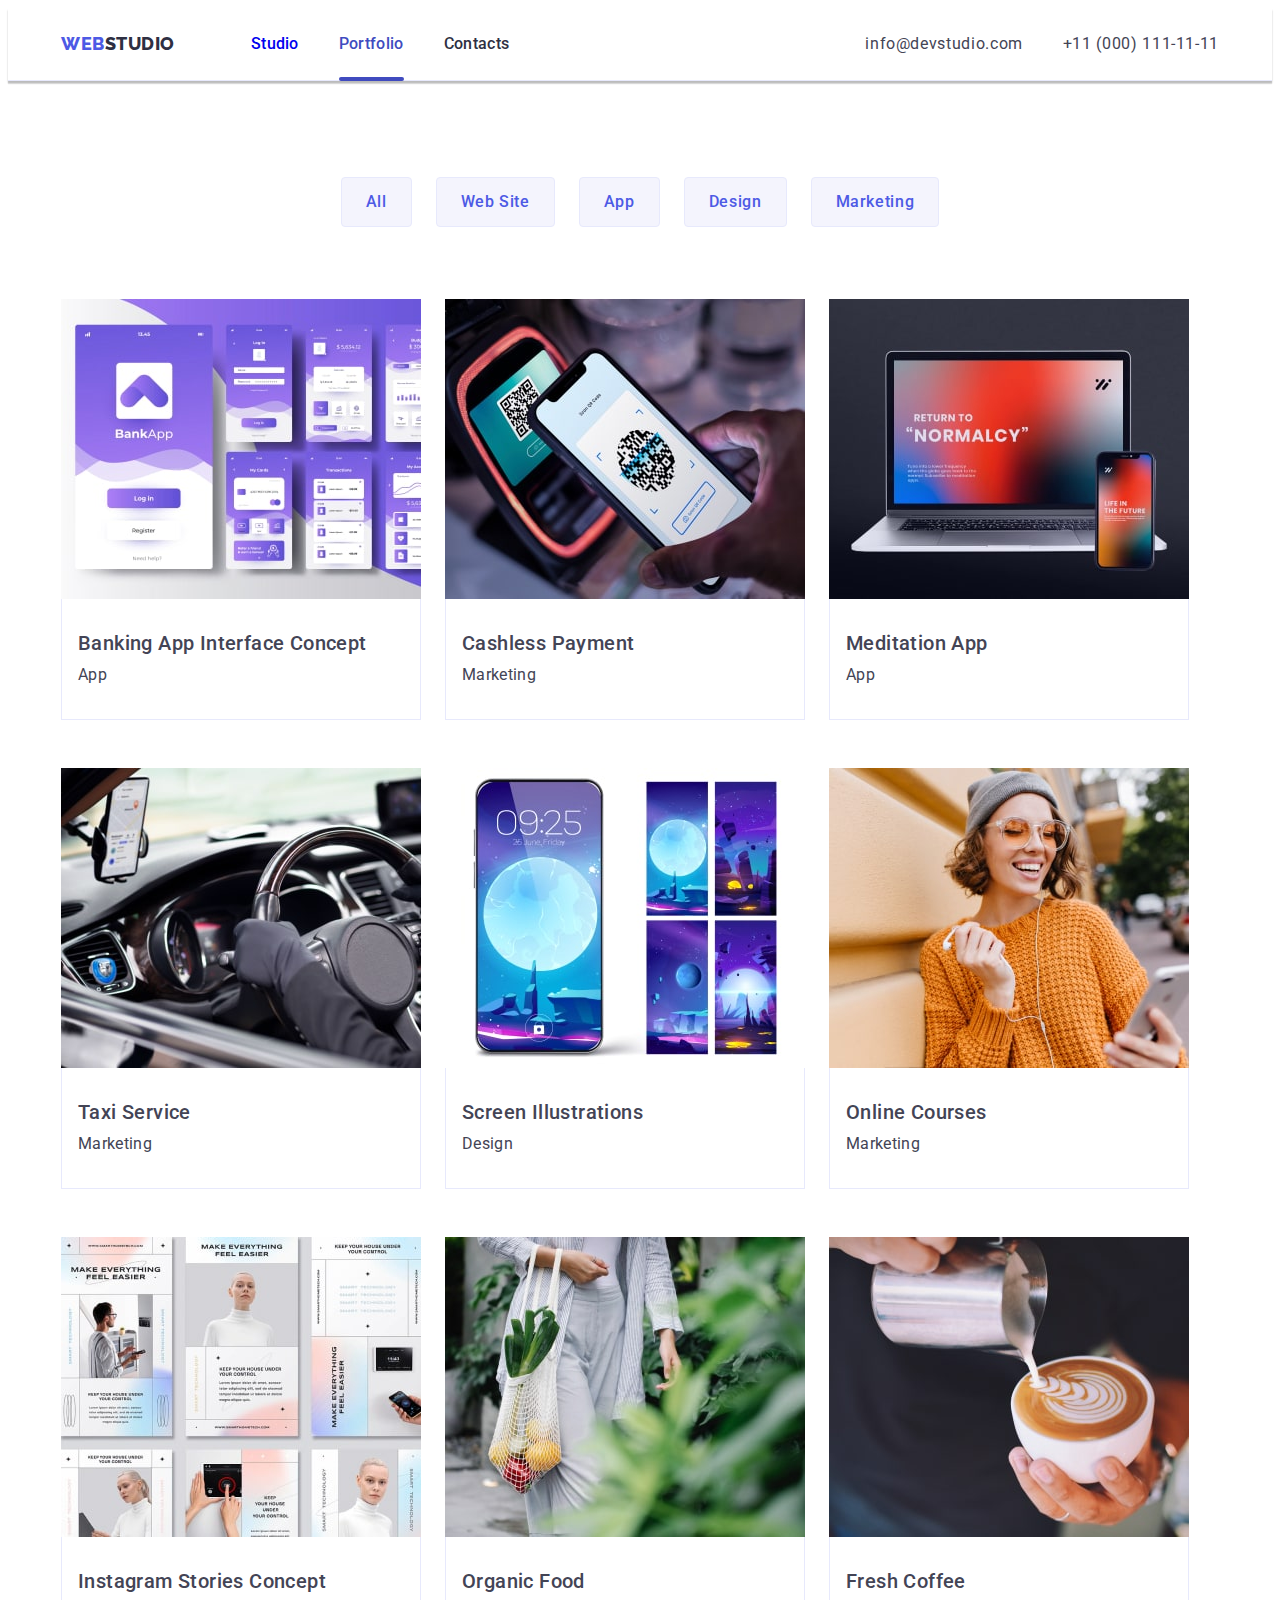
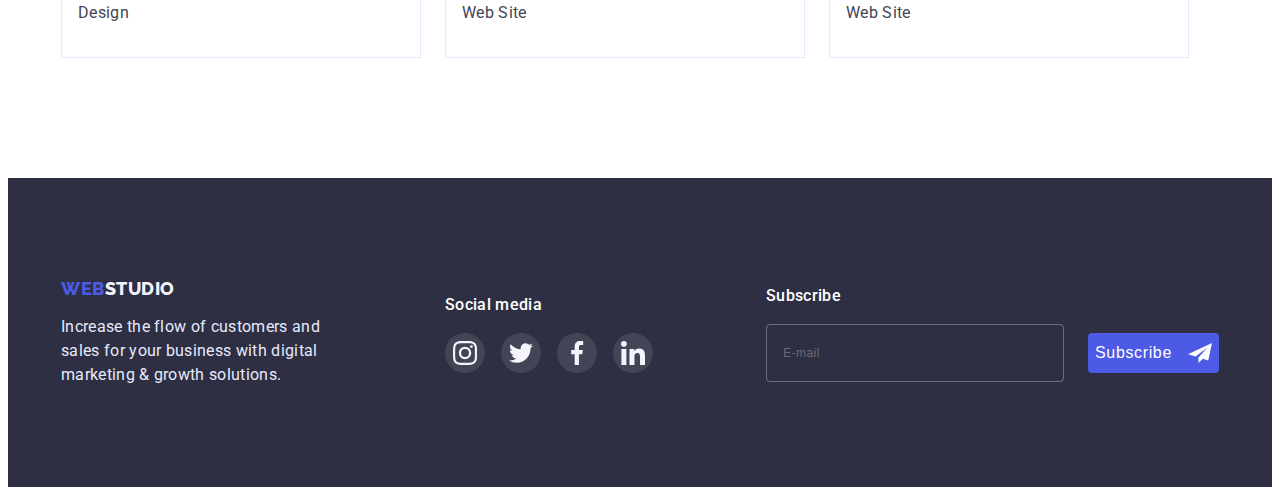
==== commit c54a8c3d: "Update portfolio.html" ====
--- a/portfolio.html
+++ b/portfolio.html
@@ -39,10 +39,10 @@
           <nav class="nav">
             <ul class="nav-list list">
               <li class="nav-item item">
-                <a class="nav-link active-nav-link link" href="./index.html">Studio</a>
+                <a class="nav-link link" href="./index.html">Studio</a>
               </li>
               <li class="nav-item item">
-                <a class="nav-link link" href="./portfolio.html">Portfolio</a>
+                <a class="nav-link active-nav-link link" href="./portfolio.html">Portfolio</a>
               </li>
               <li class="nav-item item">
                 <a class="nav-link link" href="">Contacts</a>
